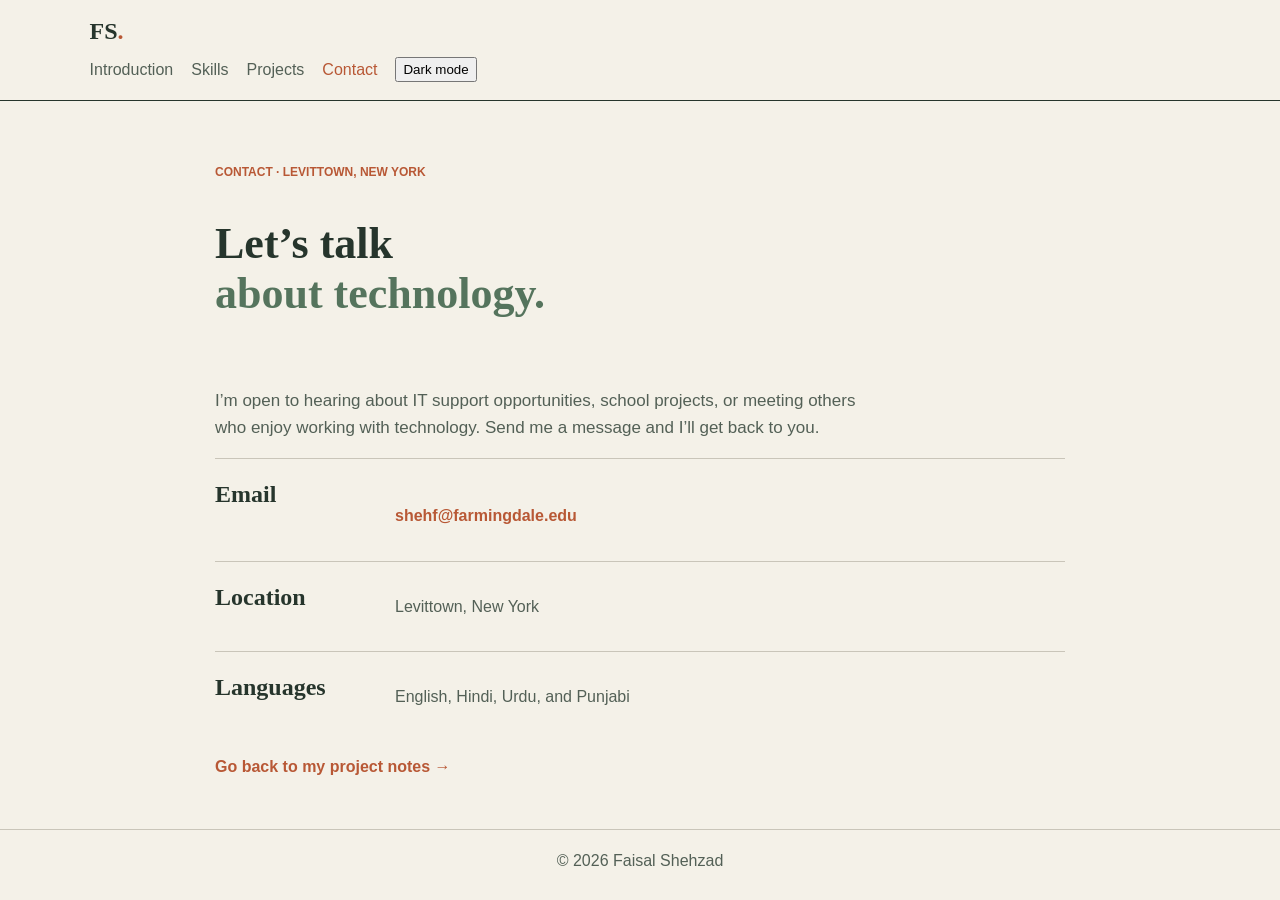
==== contact.html @ 2e88aaf9 "Add my portfolio website files Add my portfolio website files" ====
<!DOCTYPE html>
<html lang="en">
<head>
  <meta charset="UTF-8">
  <meta name="viewport" content="width=device-width, initial-scale=1.0">
  <title>Contact | Faisal Shehzad</title>
  <link rel="stylesheet" href="style.css">
</head>
<body>
  <header class="site-header">
    <a class="logo" href="index.html">FS<span>.</span></a>
    <nav>
      <a href="index.html">Introduction</a>
      <a href="skills.html">Skills</a>
      <a href="projects.html">Projects</a>
      <a class="active" href="contact.html">Contact</a>
      <button id="themeButton">Dark mode</button>
    </nav>
  </header>

  <main>
    <section class="page-top">
      <div>
        <p class="small-heading">CONTACT · LEVITTOWN, NEW YORK</p>
        <h1>Let’s talk<br><span>about technology.</span></h1>
      </div>
    </section>

    <p class="intro-text">
      I’m open to hearing about IT support opportunities, school projects,
      or meeting others who enjoy working with technology. Send me a message
      and I’ll get back to you.
    </p>

    <section class="info-row">
      <h2>Email</h2>
      <p><a class="text-link" href="mailto:shehf@farmingdale.edu">shehf@farmingdale.edu</a></p>
    </section>

    <section class="info-row">
      <h2>Location</h2>
      <p>Levittown, New York</p>
    </section>

    <section class="info-row">
      <h2>Languages</h2>
      <p>English, Hindi, Urdu, and Punjabi</p>
    </section>

    <a class="text-link" href="projects.html">Go back to my project notes →</a>
  </main>

  <footer>© 2026 Faisal Shehzad</footer>
  <script src="script.js"></script>
</body>
</html>
---- style.css ----
* {
  box-sizing: border-box;
}

body {
  margin: 0;
  background: #f4f1e8;
  color: #26352c;
  font-family: Arial, sans-serif;
  line-height: 1.6;
}

.site-header {
  padding: 18px 7%;
  border-bottom: 1px solid #26352c;
}

.logo {
  color: #26352c;
  font: bold 24px Georgia, serif;
  text-decoration: none;
}

.logo span,
.small-heading,
.text-link,
.project-number {
  color: #b85835;
}

nav {
  display: flex;
  flex-wrap: wrap;
  gap: 18px;
  margin-top: 10px;
}

nav a {
  color: #536056;
  text-decoration: none;
}

nav a:hover,
nav a.active {
  color: #b85835;
}

main {
  max-width: 900px;
  margin: 50px auto;
  padding: 0 25px;
}

.page-top {
  display: flex;
  justify-content: space-between;
  gap: 25px;
  margin-bottom: 30px;
}

.small-heading {
  font-size: 12px;
  font-weight: bold;
}

h1,
h2 {
  font-family: Georgia, serif;
}

h1 {
  font-size: 44px;
  line-height: 1.15;
}

h1 span {
  color: #55745d;
}

.intro-text,
.info-row p {
  color: #536056;
}

.intro-text {
  max-width: 650px;
  font-size: 17px;
}

.margin-note {
  max-width: 190px;
  margin-top: 22px;
  padding-left: 12px;
  border-left: 3px solid #c76843;
}

.info-row {
  display: grid;
  grid-template-columns: 160px 1fr;
  gap: 20px;
  padding: 16px 0;
  border-top: 1px solid #c9c5b9;
}

.info-row h2 {
  margin: 0;
}

.text-link {
  display: inline-block;
  margin-top: 12px;
  font-weight: bold;
  text-decoration: none;
}

.text-link:hover {
  text-decoration: underline;
}

footer {
  margin-top: 45px;
  padding: 18px;
  border-top: 1px solid #c9c5b9;
  color: #536056;
  text-align: center;
}

.intro-heading {
  display: flex;
  align-items: center;
  gap: 24px;
}

.profile-photo {
  width: 130px;
  height: 150px;
  object-fit: cover;
  border: 3px solid #26352c;
}

@media (max-width: 600px) {
  .intro-heading {
    align-items: flex-start;
    flex-direction: column;
    gap: 12px;
  }

  .profile-photo {
    width: 110px;
    height: 125px;
  }
}
.dark-mode {
  background: #202923;
  color: #f4f1e8;
}

.dark-mode .site-header,
.dark-mode .info-row,
.dark-mode footer {
  border-color: #59645d;
}

.dark-mode nav a,
.dark-mode .intro-text,
.dark-mode .info-row p,
.dark-mode footer {
  color: #d8ded8;
}

.dark-mode .text-link,
.dark-mode .small-heading {
  color: #f0a078;
}
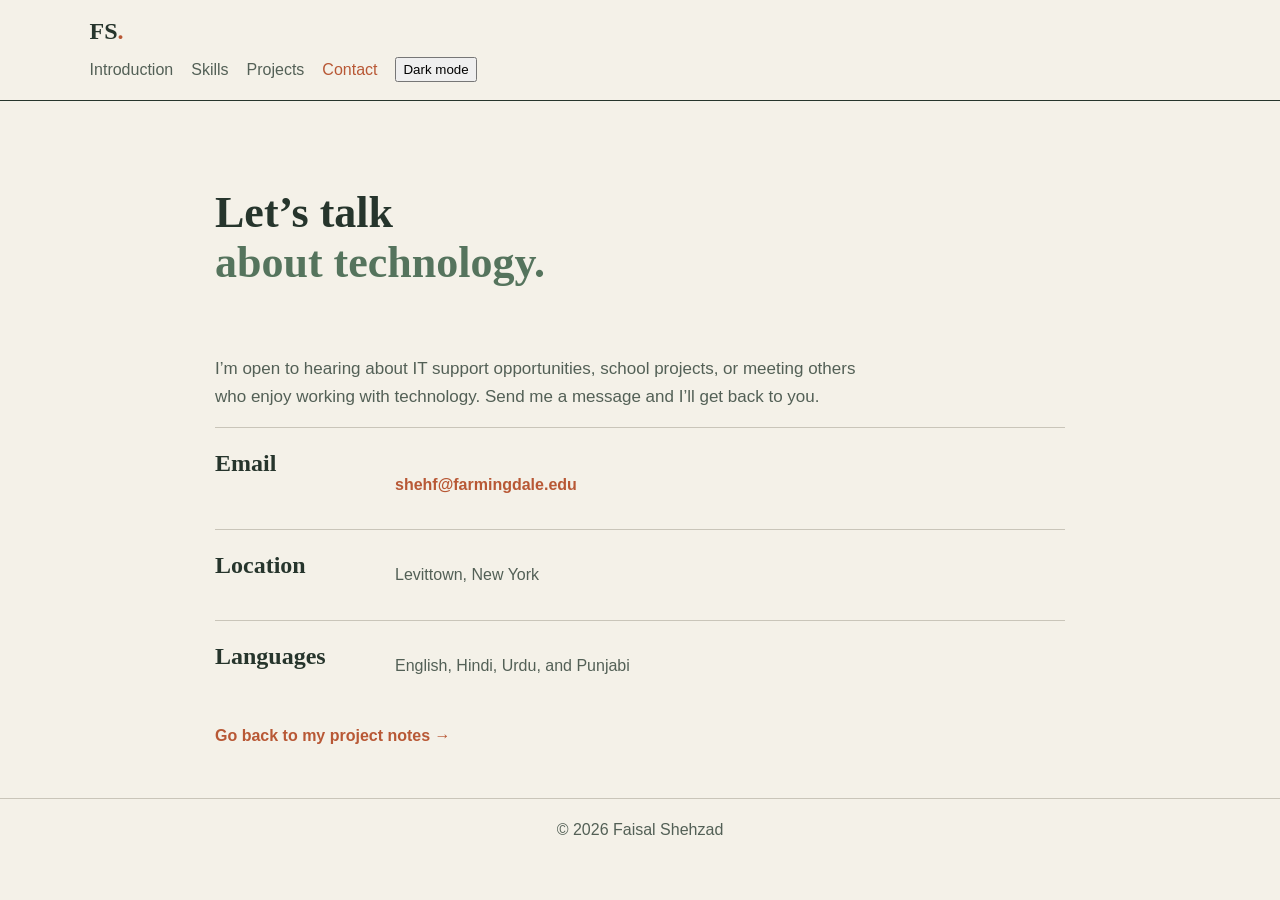
==== commit 2ed9c486: "Refactor contact.html for clarity and structure Removed unnecessary elements and fixed formatting is" ====
--- a/contact.html
+++ b/contact.html
@@ -21,7 +21,6 @@
   <main>
     <section class="page-top">
       <div>
-        <p class="small-heading">CONTACT · LEVITTOWN, NEW YORK</p>
         <h1>Let’s talk<br><span>about technology.</span></h1>
       </div>
     </section>
@@ -53,4 +52,4 @@
   <footer>© 2026 Faisal Shehzad</footer>
   <script src="script.js"></script>
 </body>
-</html>+</html>
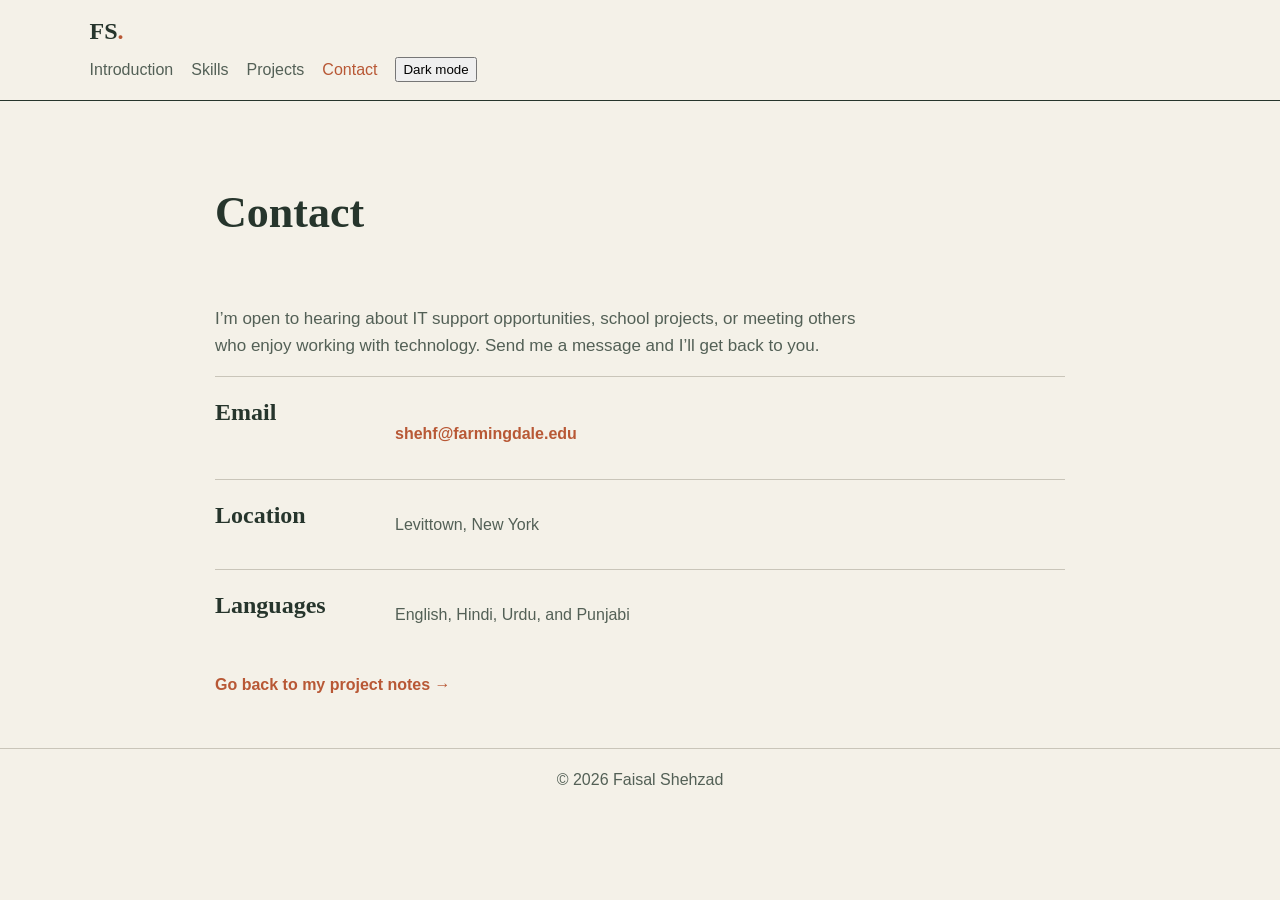
==== commit e3580662: "Revise contact page content and structure Updated the contact page layout and heading." ====
--- a/contact.html
+++ b/contact.html
@@ -21,7 +21,7 @@
   <main>
     <section class="page-top">
       <div>
-        <h1>Let’s talk<br><span>about technology.</span></h1>
+        <h1>Contact</h1>
       </div>
     </section>
 
